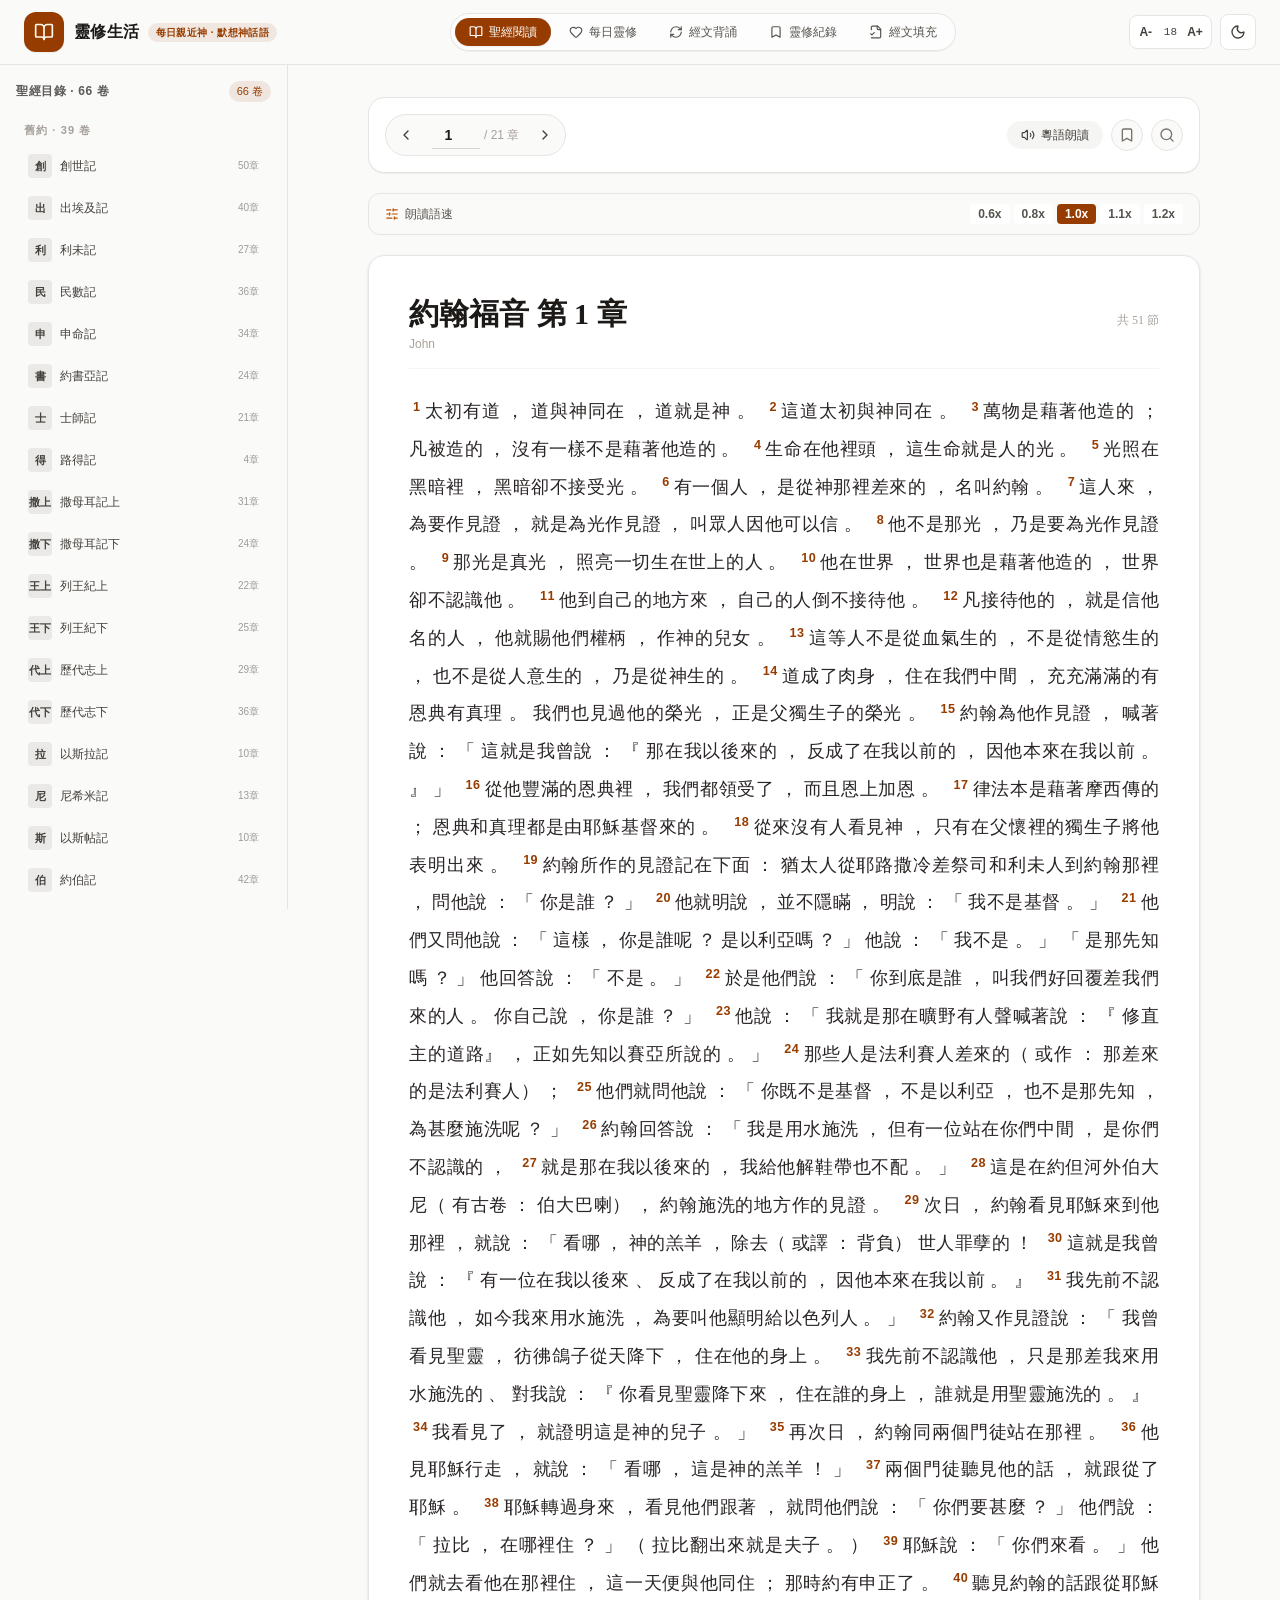
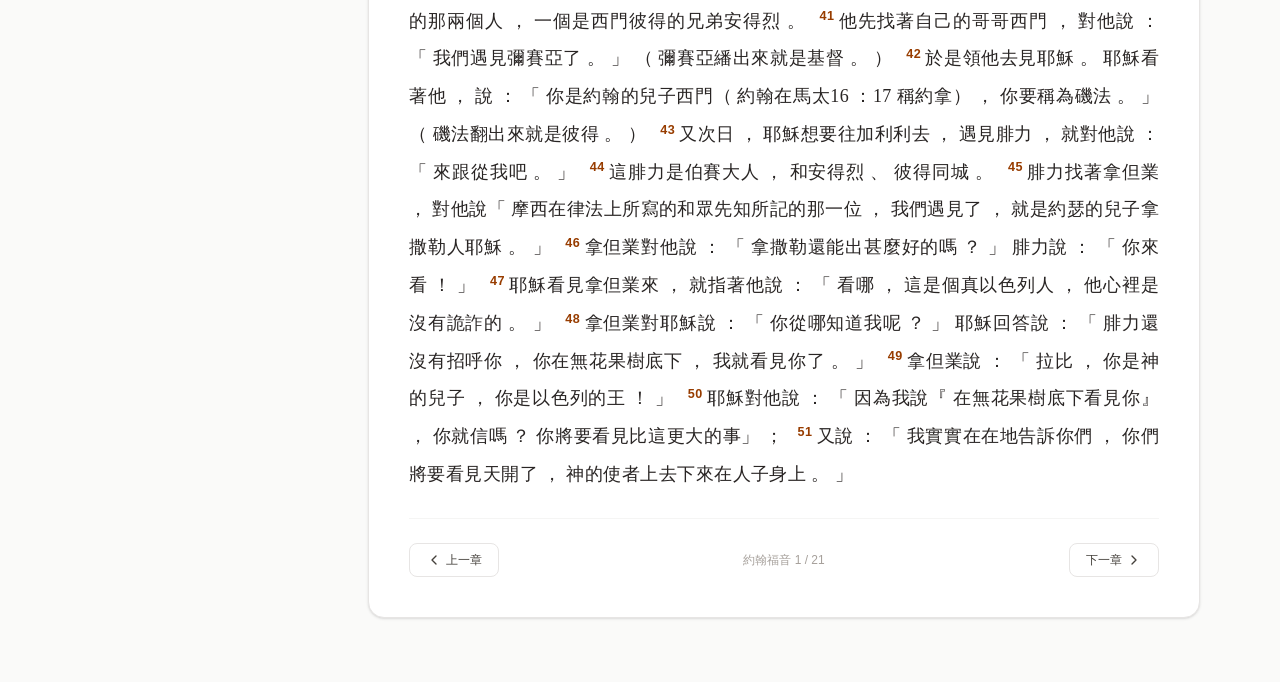
==== index.html @ 8a90ebf0 "Add 靈修生活 static site mirror for hosting. Offline-ready build with vendored CUV Bible JSON and Noto f" ====
<!doctype html>
<html lang="zh-Hant">
  <head>
    <meta charset="UTF-8" />
    <meta name="viewport" content="width=device-width, initial-scale=1.0, maximum-scale=5.0, viewport-fit=cover" />
    <title>靈修生活</title>
    <meta name="description" content="每日親近神：聖經66卷閱讀、粵語語音朗讀、靈修三部曲默想日記、經文循環背誦與使徒行傳經文填充練習。" />
    <meta name="apple-mobile-web-app-capable" content="yes" />
    <meta name="apple-mobile-web-app-status-bar-style" content="default" />
    <meta name="theme-color" content="#1c1917" />
    <meta property="og:title" content="靈修生活" />
    <meta property="og:description" content="每日親近神：聖經66卷閱讀、粵語語音朗讀、靈修三部曲默想日記、經文循環背誦與使徒行傳經文填充練習。" />
    <meta property="og:type" content="website" />
    <meta name="twitter:card" content="summary_large_image" />
    <link rel="stylesheet" href="./fonts/fonts.css">
    <script type="module" crossorigin src="./assets/index-XdyvPTOa.js"></script>
    <link rel="stylesheet" crossorigin href="./assets/index-B8dxOQ4d.css">
  </head>
  <body class="bg-stone-50 text-stone-900 antialiased selection:bg-amber-100 selection:text-amber-900">
    <div id="root"></div>
  </body>
</html>
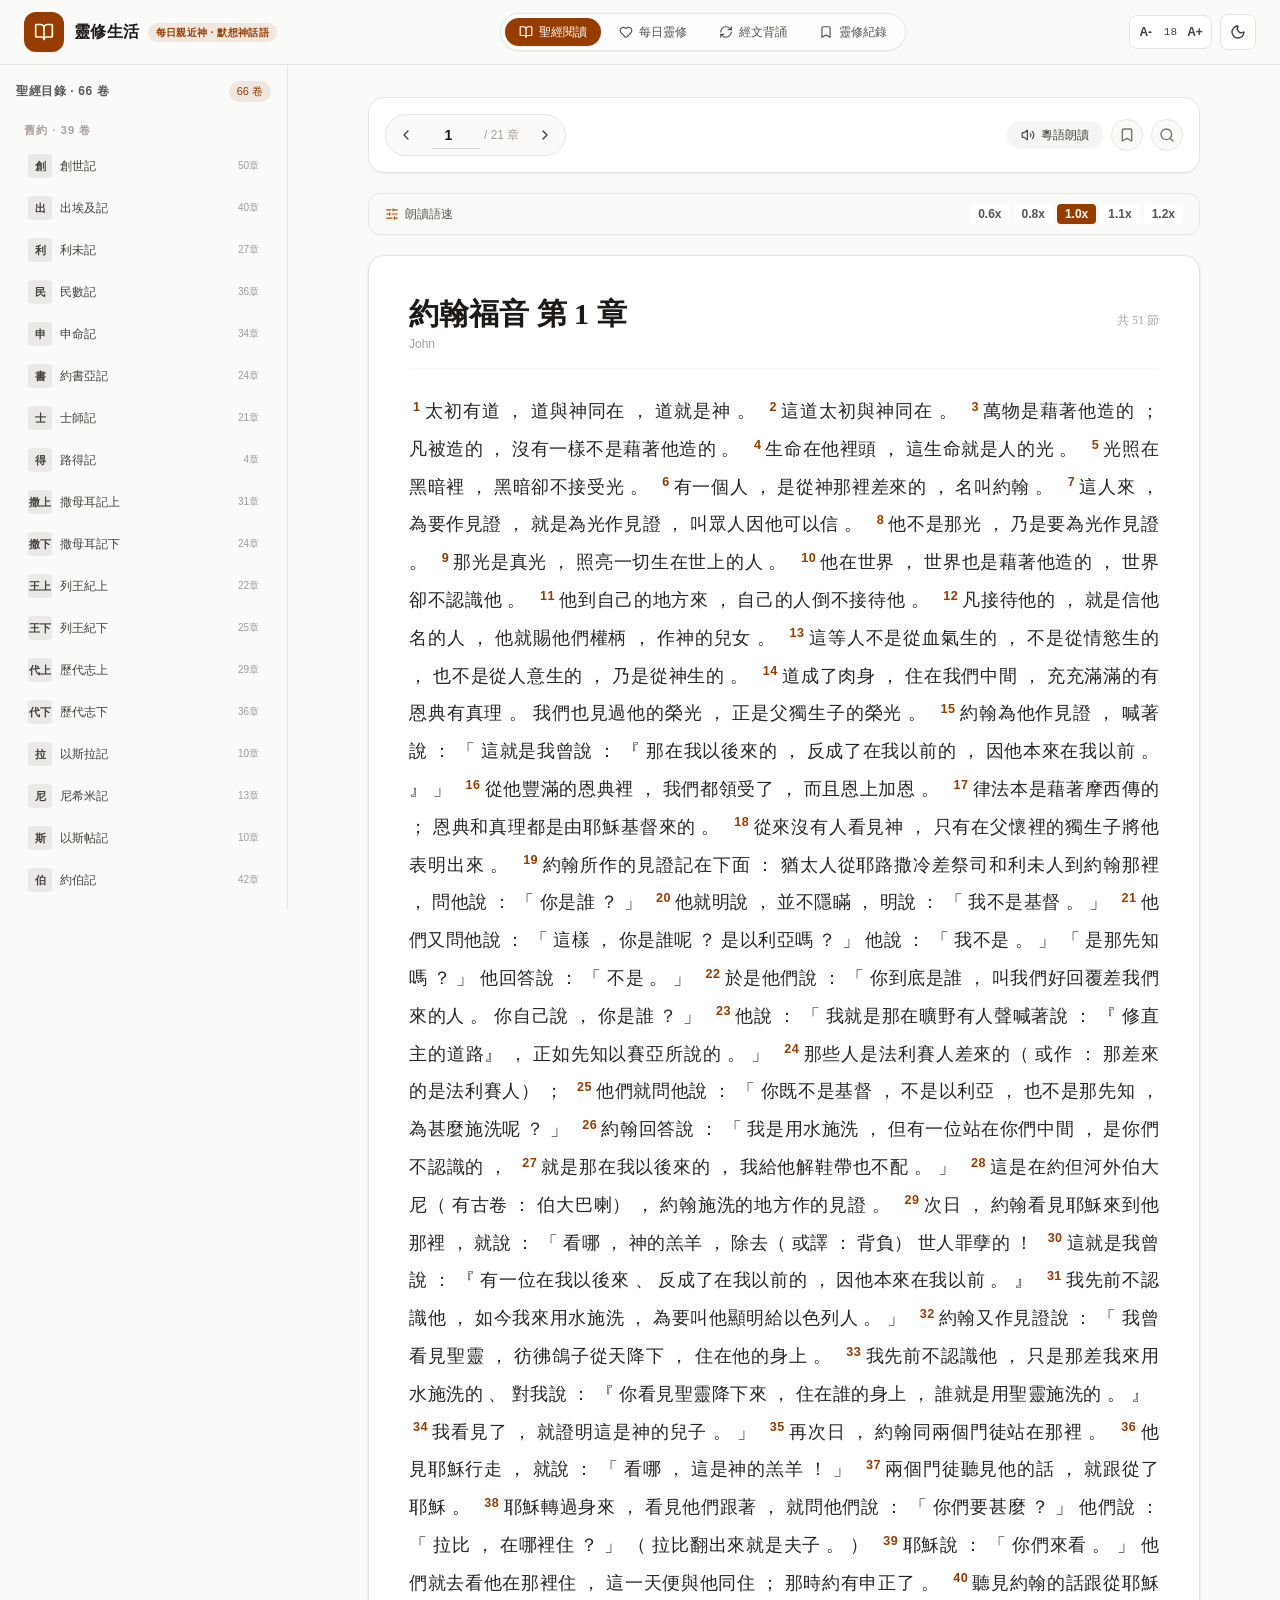
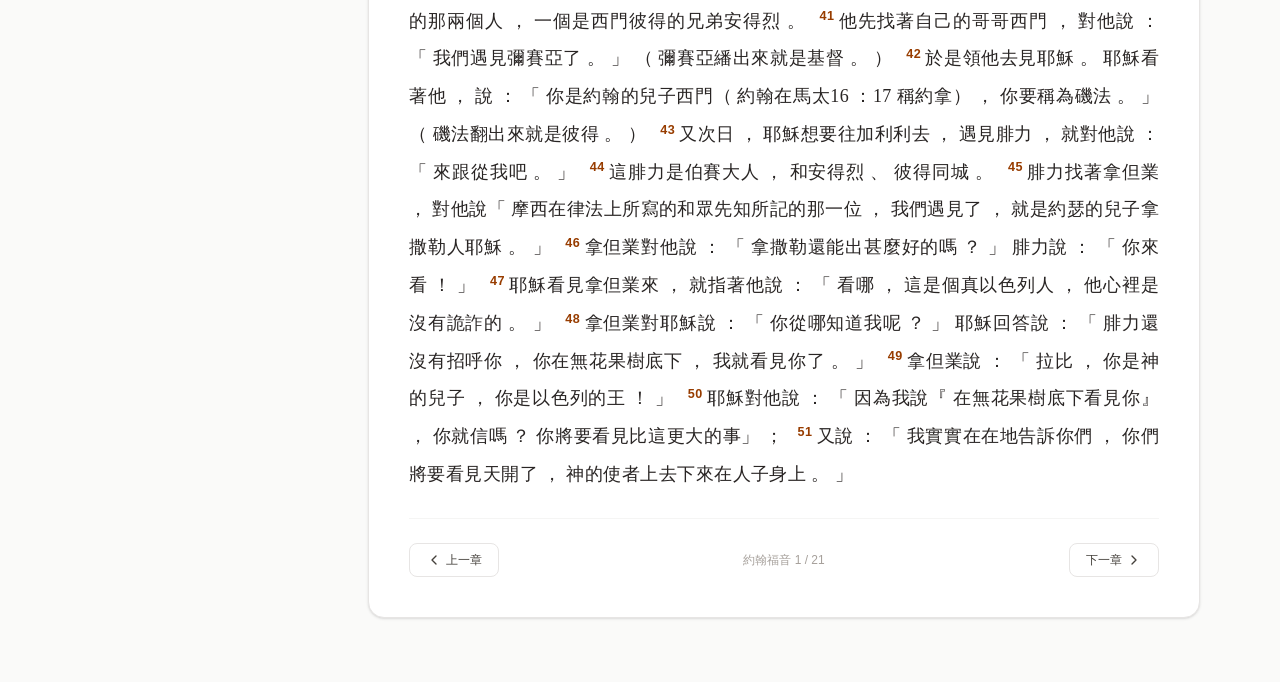
==== commit 869f7cef: "移除使徒行傳經文填充練習 刪除「經文填充」導航項（桌面頂欄及手機底欄）、填充練習頁面、評分彈窗、原經文對照彈窗、題庫資料及相關圖示；已儲存嘅 bug_active_tab=quiz 會自動回落到聖經閱" ====
--- a/index.html
+++ b/index.html
@@ -4,12 +4,15 @@
     <meta charset="UTF-8" />
     <meta name="viewport" content="width=device-width, initial-scale=1.0, maximum-scale=5.0, viewport-fit=cover" />
     <title>靈修生活</title>
-    <meta name="description" content="每日親近神：聖經66卷閱讀、粵語語音朗讀、靈修三部曲默想日記、經文循環背誦與使徒行傳經文填充練習。" />
+    <meta name="description" content="每日親近神：聖經66卷閱讀、粵語語音朗讀、靈修三部曲默想日記與經文循環背誦。" />
     <meta name="apple-mobile-web-app-capable" content="yes" />
     <meta name="apple-mobile-web-app-status-bar-style" content="default" />
+    <link rel="icon" href="./favicon.svg" type="image/svg+xml" />
+    <link rel="icon" href="./icon.png" type="image/png" sizes="512x512" />
+    <link rel="apple-touch-icon" href="./apple-touch-icon.png" />
     <meta name="theme-color" content="#1c1917" />
     <meta property="og:title" content="靈修生活" />
-    <meta property="og:description" content="每日親近神：聖經66卷閱讀、粵語語音朗讀、靈修三部曲默想日記、經文循環背誦與使徒行傳經文填充練習。" />
+    <meta property="og:description" content="每日親近神：聖經66卷閱讀、粵語語音朗讀、靈修三部曲默想日記與經文循環背誦。" />
     <meta property="og:type" content="website" />
     <meta name="twitter:card" content="summary_large_image" />
     <link rel="stylesheet" href="./fonts/fonts.css">
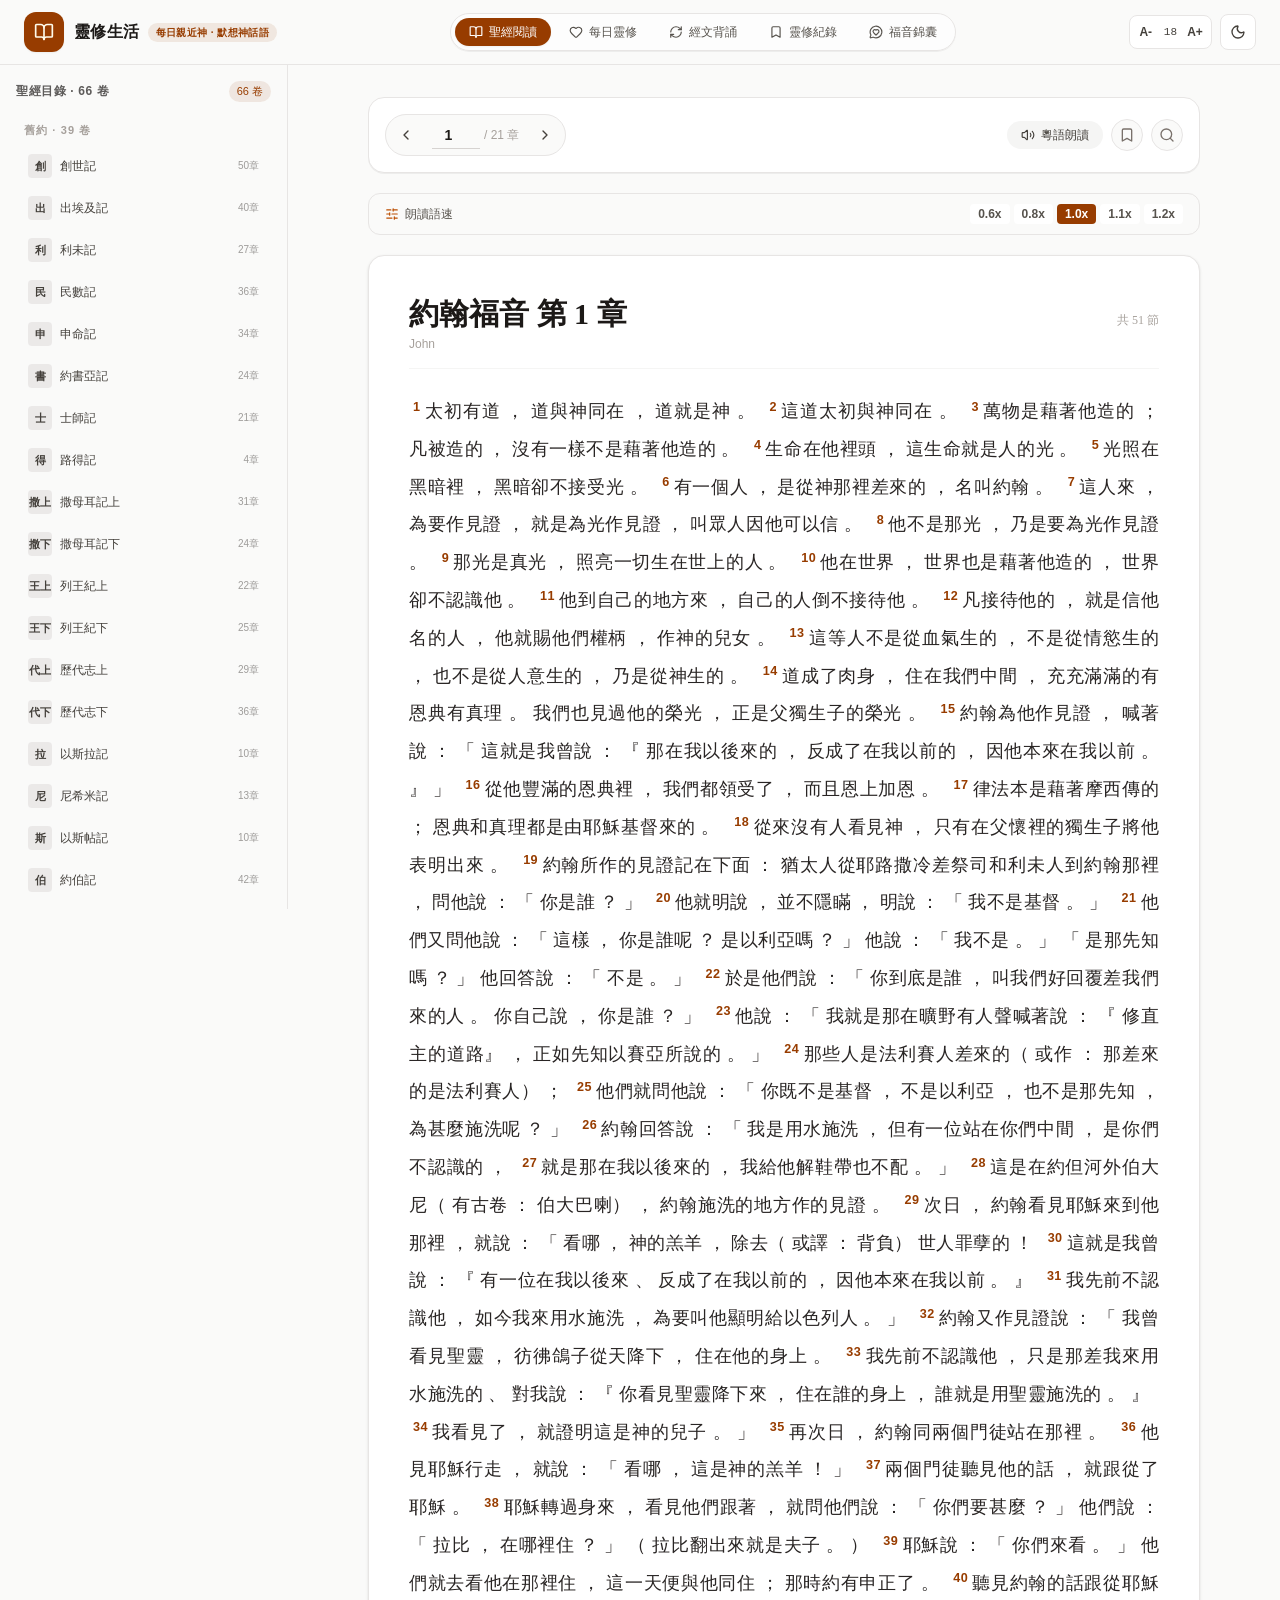
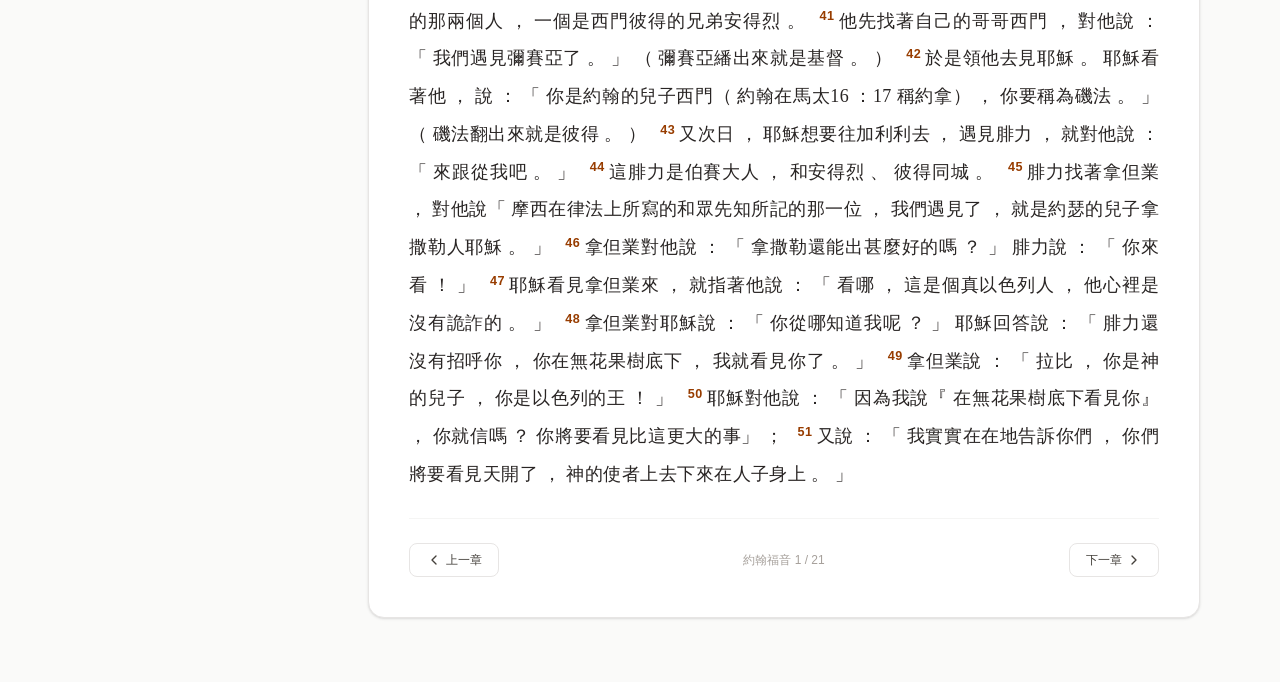
==== commit 5e220bf9: "新增福音錦囊分頁：福音剝洋蔥、未信主原因分類與解答方向" ====
--- a/index.html
+++ b/index.html
@@ -4,7 +4,7 @@
     <meta charset="UTF-8" />
     <meta name="viewport" content="width=device-width, initial-scale=1.0, maximum-scale=5.0, viewport-fit=cover" />
     <title>靈修生活</title>
-    <meta name="description" content="每日親近神：聖經66卷閱讀、粵語語音朗讀、靈修三部曲默想日記與經文循環背誦。" />
+    <meta name="description" content="每日親近神：聖經66卷閱讀、粵語語音朗讀、靈修三部曲默想日記、經文循環背誦與福音錦囊（福音剝洋蔥及未信主原因解答）。" />
     <meta name="apple-mobile-web-app-capable" content="yes" />
     <meta name="apple-mobile-web-app-status-bar-style" content="default" />
     <link rel="icon" href="./favicon.svg" type="image/svg+xml" />
@@ -12,7 +12,7 @@
     <link rel="apple-touch-icon" href="./apple-touch-icon.png" />
     <meta name="theme-color" content="#1c1917" />
     <meta property="og:title" content="靈修生活" />
-    <meta property="og:description" content="每日親近神：聖經66卷閱讀、粵語語音朗讀、靈修三部曲默想日記與經文循環背誦。" />
+    <meta property="og:description" content="每日親近神：聖經66卷閱讀、粵語語音朗讀、靈修三部曲默想日記、經文循環背誦與福音錦囊（福音剝洋蔥及未信主原因解答）。" />
     <meta property="og:type" content="website" />
     <meta name="twitter:card" content="summary_large_image" />
     <link rel="stylesheet" href="./fonts/fonts.css">
